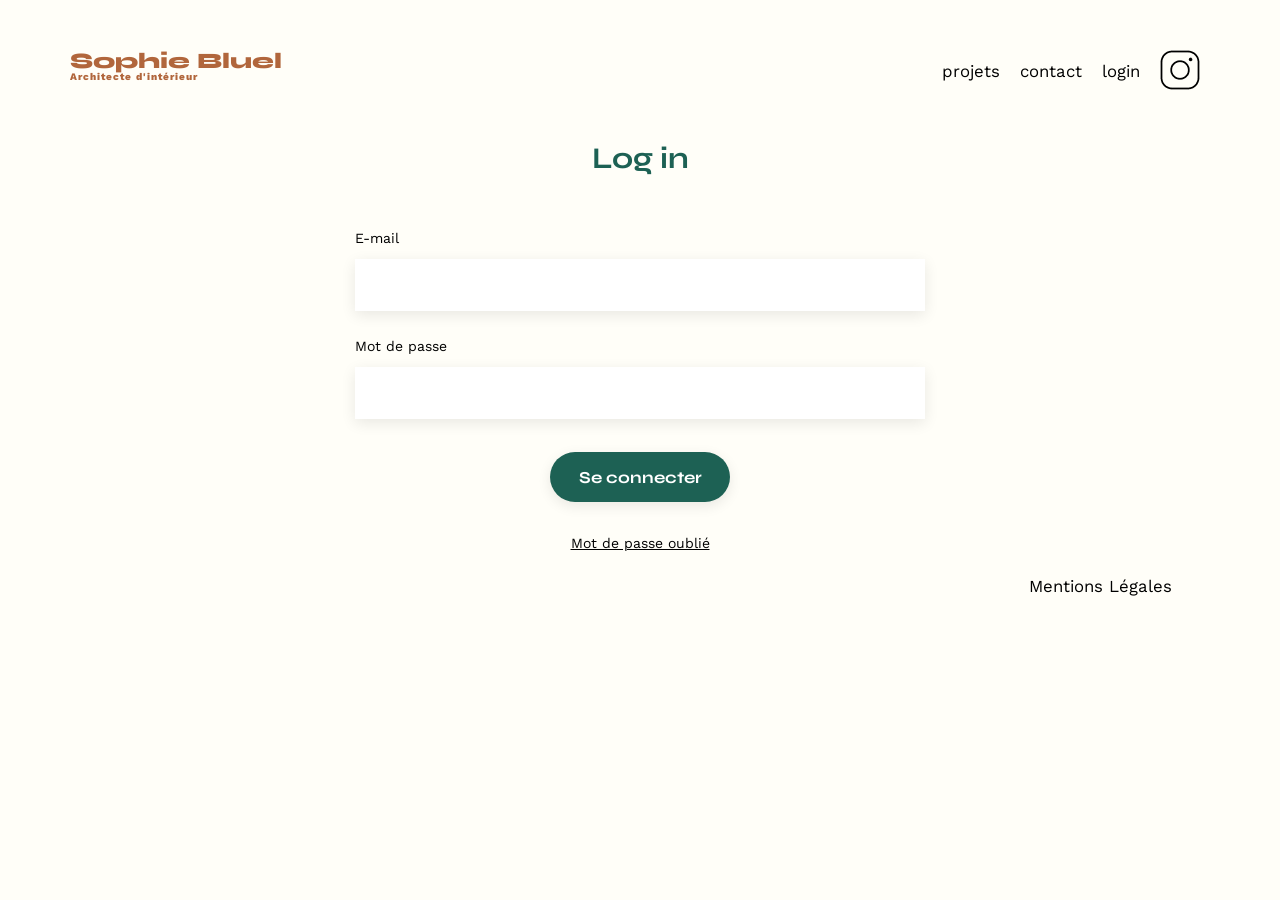
==== FrontEnd/login.html @ 9b57caad "Crée login.html et login.js" ====
<!DOCTYPE html>
<html lang="fr">
<head>
	<meta charset="UTF-8">
	<title>Sophie Bluel - Architecte d'intérieur</title>
	<meta name="viewport" content="width=device-width, initial-scale=1.0">
	<link rel="preconnect" href="https://fonts.googleapis.com">
	<link rel="preconnect" href="https://fonts.gstatic.com" crossorigin>
	<link href="https://fonts.googleapis.com/css2?family=Syne:wght@700;800&family=Work+Sans&display=swap" rel="stylesheet">
	<meta name="description" content="">
	<link rel="stylesheet" href="./assets/style.css">
</head>
<body>
<header>
	<h1>Sophie Bluel <span>Architecte d'intérieur</span></h1>
	<nav>
		<ul>
			<li><a href="/FrontEnd/index.html#Projets">projets</a></li>
			<li><a href="/FrontEnd/index.html#Contact">contact</a></li>
			<li><a href="/FrontEnd/login.html">login</a></li>
			<li><img src="./assets/icons/instagram.png" alt="Instagram"></li>
		</ul>
	</nav>
</header>
<main>
	<section id="contact">
		<h2>Log in</h2>
		<form id="loginFrom" action="#" method="post">
			<label for="email">E-mail</label>
			<input type="email" name="email" id="email" required>
			<label for="password">Mot de passe</label>
			<input type="password" name="password" id="password" required>
			<input type="submit" value="Se connecter" id="submitButton">
		</form>
		<p><a class="forget" href="#">Mot de passe oublié</a></p>
	</section>
</main>
<footer>
	<nav>
		<ul>
			<li>Mentions Légales</li>
		</ul>
	</nav>
</footer>
<script src="../FrontEnd/js/login.js"></script>
</body>
</html>
---- FrontEnd/assets/style.css ----
/* http://meyerweb.com/eric/tools/css/reset/
   v2.0 | 20110126
   License: none (public domain)
*/

html, body, div, span, applet, object, iframe,
h1, h2, h3, h4, h5, h6, p, blockquote, pre,
a, abbr, acronym, address, big, cite, code,
del, dfn, em, img, ins, kbd, q, s, samp,
small, strike, strong, sub, sup, tt, var,
b, u, i, center,
dl, dt, dd, ol, ul, li,
fieldset, form, label, legend,
table, caption, tbody, tfoot, thead, tr, th, td,
article, aside, canvas, details, embed,
figure, figcaption, footer, header, hgroup,
menu, nav, output, ruby, section, summary,
time, mark, audio, video {
	margin: 0;
	padding: 0;
	border: 0;
	font-size: 100%;
	font: inherit;
	vertical-align: baseline;
	text-decoration: none;
	color: inherit;
}
.forget{
	text-decoration: underline;
}
/* HTML5 display-role reset for older browsers */
article, aside, details, figcaption, figure,
footer, header, hgroup, menu, nav, section {
	display: block;
}
body {
	line-height: 1;
	background-color: #fffef8;
}
ol, ul {
	list-style: none;
}
blockquote, q {
	quotes: none;
}
blockquote:before, blockquote:after,
q:before, q:after {
	content: '';
	content: none;
}
table {
	border-collapse: collapse;
	border-spacing: 0;
}
/** end reset css**/
body {
	max-width: 1140px;
	margin:auto;
	font-family: 'Work Sans' ;
	font-size: 14px;
}
header {
	display: flex;
	justify-content: space-between;
	margin: 50px 0
}
section {
	margin: 50px 0
}

h1{
	display: flex;
	flex-direction: column;
	font-family: 'Syne';
	font-size: 22px;
	font-weight: 800;
	color: #B1663C
}

h1 > span {
	font-family: 'Work Sans';
	font-size:10px;
	letter-spacing: 0.1em;
;
}

h2{
	font-family: 'Syne';
	font-weight: 700;
	font-size: 30px;
	color: #1D6154
}
nav ul {
	display: flex;
	align-items: center;
	list-style-type: none;

}
nav li {
	padding: 0 10px;
	font-size: 1.2em;
}

li:hover {
	color: #B1663C;
}
#introduction {
	display: flex;
	align-items: center;
}
#introduction figure {
	flex: 1
}
#introduction img {
	display: block;
	margin: auto;
	width: 80%;
}

#introduction article {
	flex: 1
}
#introduction h2 {
	margin-bottom: 1em;
}

#introduction p {
	margin-bottom: 0.5em;
}
#portfolio h2 {
	text-align: center;
	margin-bottom: 1em;
}
.div-projets{
	display: flex;
	justify-content: space-around;
	width: 50%;
	min-width: 550px;
	margin: 35px auto;
}
.div-projets > * {
	border: 1px solid #1D6154;
	padding: 10px 20px;
	border-radius: 25px;
	font-family: 'Syne';
	color: #1D6154;
	cursor: pointer;
	margin-top: 15px;
}
.div-projets > *:hover{
	background-color: #1D6154;
	color: white;
}
.gallery {
	width: 100%;
	display: grid;
	grid-template-columns: 1fr 1fr 1fr;
	grid-column-gap: 20px;
	grid-row-gap: 20px;
}

.gallery img {
	width: 100%;

}
#contact {
	width: 50%;
margin: auto;
}
#contact > * {
	text-align: center;

}
#contact h2{
	margin-bottom: 20px;
}
#contact form {
	text-align: left;
	margin-top:30px;
	display: flex;
	flex-direction: column;
}

#contact input {
	height: 50px;
	font-size: 1.2em;
	border: none;
	box-shadow: 0px 4px 14px rgba(0, 0, 0, 0.09);
}
#contact label {
	margin: 2em 0 1em 0;
}
#contact textarea {
	border: none;
	box-shadow: 0px 4px 14px rgba(0, 0, 0, 0.09);
}

input[type="submit"]{
	font-family: 'Syne';
	font-weight: 700;
	color: white;
	background-color: #1D6154;
	margin : 2em auto ;
	width: 180px;
	text-align: center;
	border-radius: 60px ;
}

footer nav ul {
	display: flex;
	justify-content: flex-end;
	margin: 2em
}
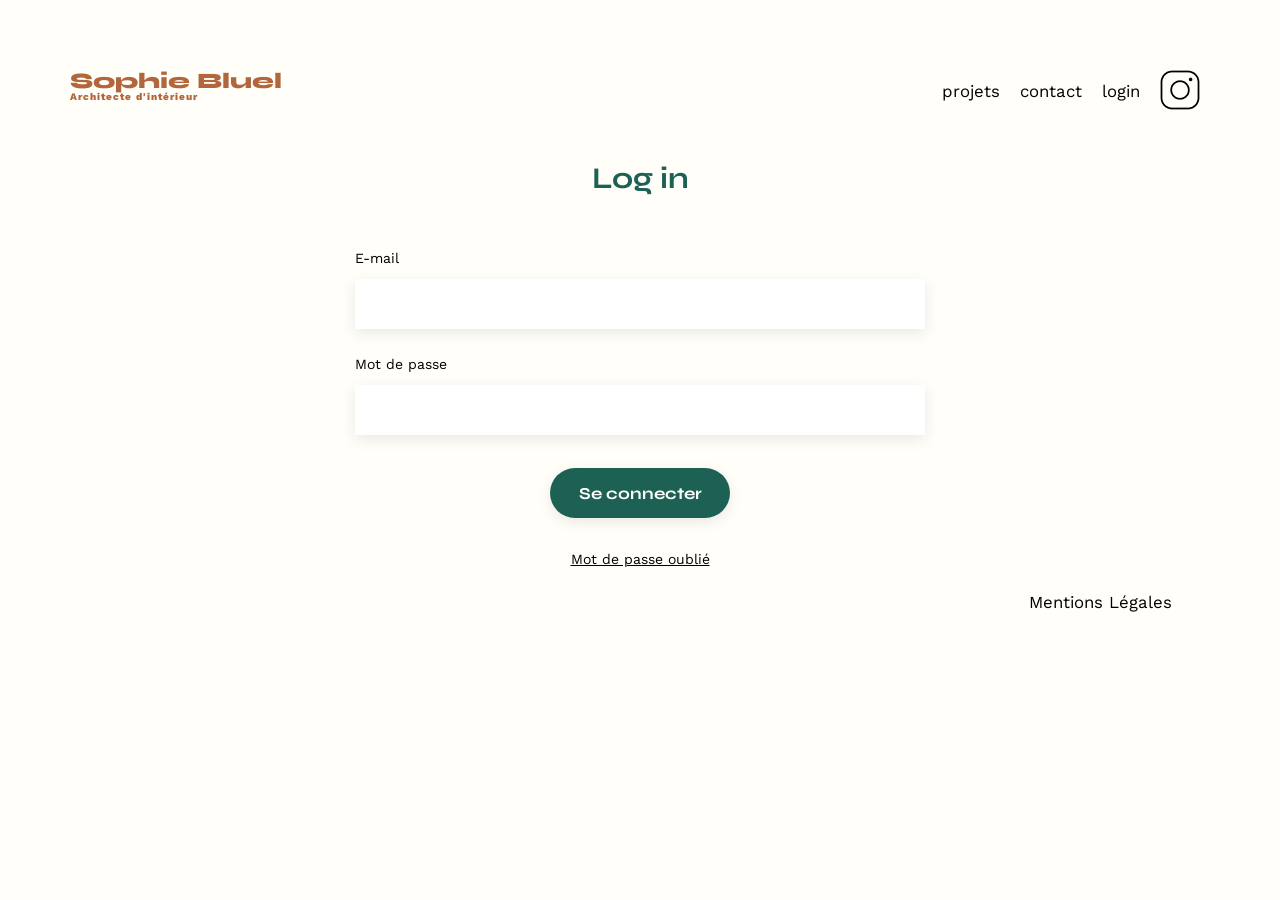
==== commit 7c0e1d92: "Crée une modal et le button modifier" ====
--- a/FrontEnd/login.html
+++ b/FrontEnd/login.html
@@ -25,12 +25,12 @@
 <main>
 	<section id="contact">
 		<h2>Log in</h2>
-		<form id="loginFrom" action="#" method="post">
+		<form id="loginForm" action="#" method="post">
 			<label for="email">E-mail</label>
 			<input type="email" name="email" id="email" required>
 			<label for="password">Mot de passe</label>
 			<input type="password" name="password" id="password" required>
-			<input type="submit" value="Se connecter" id="submitButton">
+			<input type="submit" value="Se connecter" id="submitButton" style="cursor: pointer;">
 		</form>
 		<p><a class="forget" href="#">Mot de passe oublié</a></p>
 	</section>
--- a/FrontEnd/assets/style.css
+++ b/FrontEnd/assets/style.css
@@ -2,6 +2,51 @@
    v2.0 | 20110126
    License: none (public domain)
 */
+
+* {
+	box-sizing: border-box;
+}
+
+.edition{
+	background-color: black;
+	width: 100%;
+	height: 50px;
+	color: white;
+	display: flex;
+	justify-content: center;
+	align-items: center;
+	left: 0;
+	top: 0;
+	position: absolute;
+}
+.edition a {
+	color: white;
+}
+.edition a:visited {
+	color: white;
+}
+
+.modal{
+	position: fixed;
+	display: flex;
+	align-items: center;
+	justify-content: center;
+	top: 0;
+	left: 0;
+	width: 100%;
+	height: 100%;
+	background-color: rgba(0, 0, 0, 0.6);
+}
+
+.modal-wrapper {
+	overflow: auto;
+	background-color: white;
+	width: 600px;
+	max-width: calc(100vh - 20px);
+	max-height: calc(100vh - 20px);
+	padding: 20px;
+}
+
 
 html, body, div, span, applet, object, iframe,
 h1, h2, h3, h4, h5, h6, p, blockquote, pre,
@@ -58,6 +103,7 @@
 	margin:auto;
 	font-family: 'Work Sans' ;
 	font-size: 14px;
+	margin-top: 70px;
 }
 header {
 	display: flex;
@@ -161,8 +207,19 @@
 
 .gallery img {
 	width: 100%;
-
-}
+}
+
+.gallery-modal{
+	width: 100%;
+	display: grid;
+	grid-template-columns: 1fr 1fr 1fr 1fr 1fr;
+	grid-column-gap: 10px;
+	grid-row-gap: 20px;
+}
+.gallery-modal img{
+	width: 100%;
+}
+
 #contact {
 	width: 50%;
 margin: auto;
@@ -212,3 +269,89 @@
 	margin: 2em
 }
 
+.error-login{
+	background-color: #b84949;
+	color: white;
+	display: flex;
+	justify-content: center;
+	padding: 10px;
+}
+
+.titre-modal{
+	text-align: center;
+	font-family: 'Work Sans';
+	font-size: 18px;
+	font-weight: normal;
+	margin: 20px;
+}
+
+hr{
+	margin: 50px 0;
+}
+
+.model-button-container{
+	display: flex;
+	justify-content: center;
+}
+
+.add-photo{
+	border: 1px solid #1D6154;
+	padding: 10px 20px;
+	border-radius: 25px;
+	font-family: 'Syne';
+	color: white;
+	cursor: pointer;
+	margin-top: 15px;
+	background-color: #1D6154;
+	margin-bottom: 40px;
+	width: 250px;
+}
+
+.close-button-container{
+	display: flex;
+	justify-content: end;
+}
+
+.js-modal-close{
+	background-color: white;
+	border: none;
+	font-weight: bold;
+	font-size: 18px;
+	cursor: pointer;
+}
+
+.container-projets{
+	display: flex;
+	align-items: center;
+	justify-content: center;
+}
+
+.container-projets h2{
+	text-align: center;
+}
+
+.container-projets p{
+	margin-left: 20px;
+	margin-bottom: 25px;
+	cursor: pointer;
+}
+
+
+.image-container{
+	position: relative;
+	display: inline-block;
+}
+.image-container img{
+	display: block;
+}
+.image-container .overlay-icon{
+	position: absolute;
+	top: 6px;
+	right: 6px;
+	font-size: 16px;
+	cursor: pointer;
+	background-color: black;
+	color: white;
+	padding: 4px;
+	border-radius: 10%;
+}
